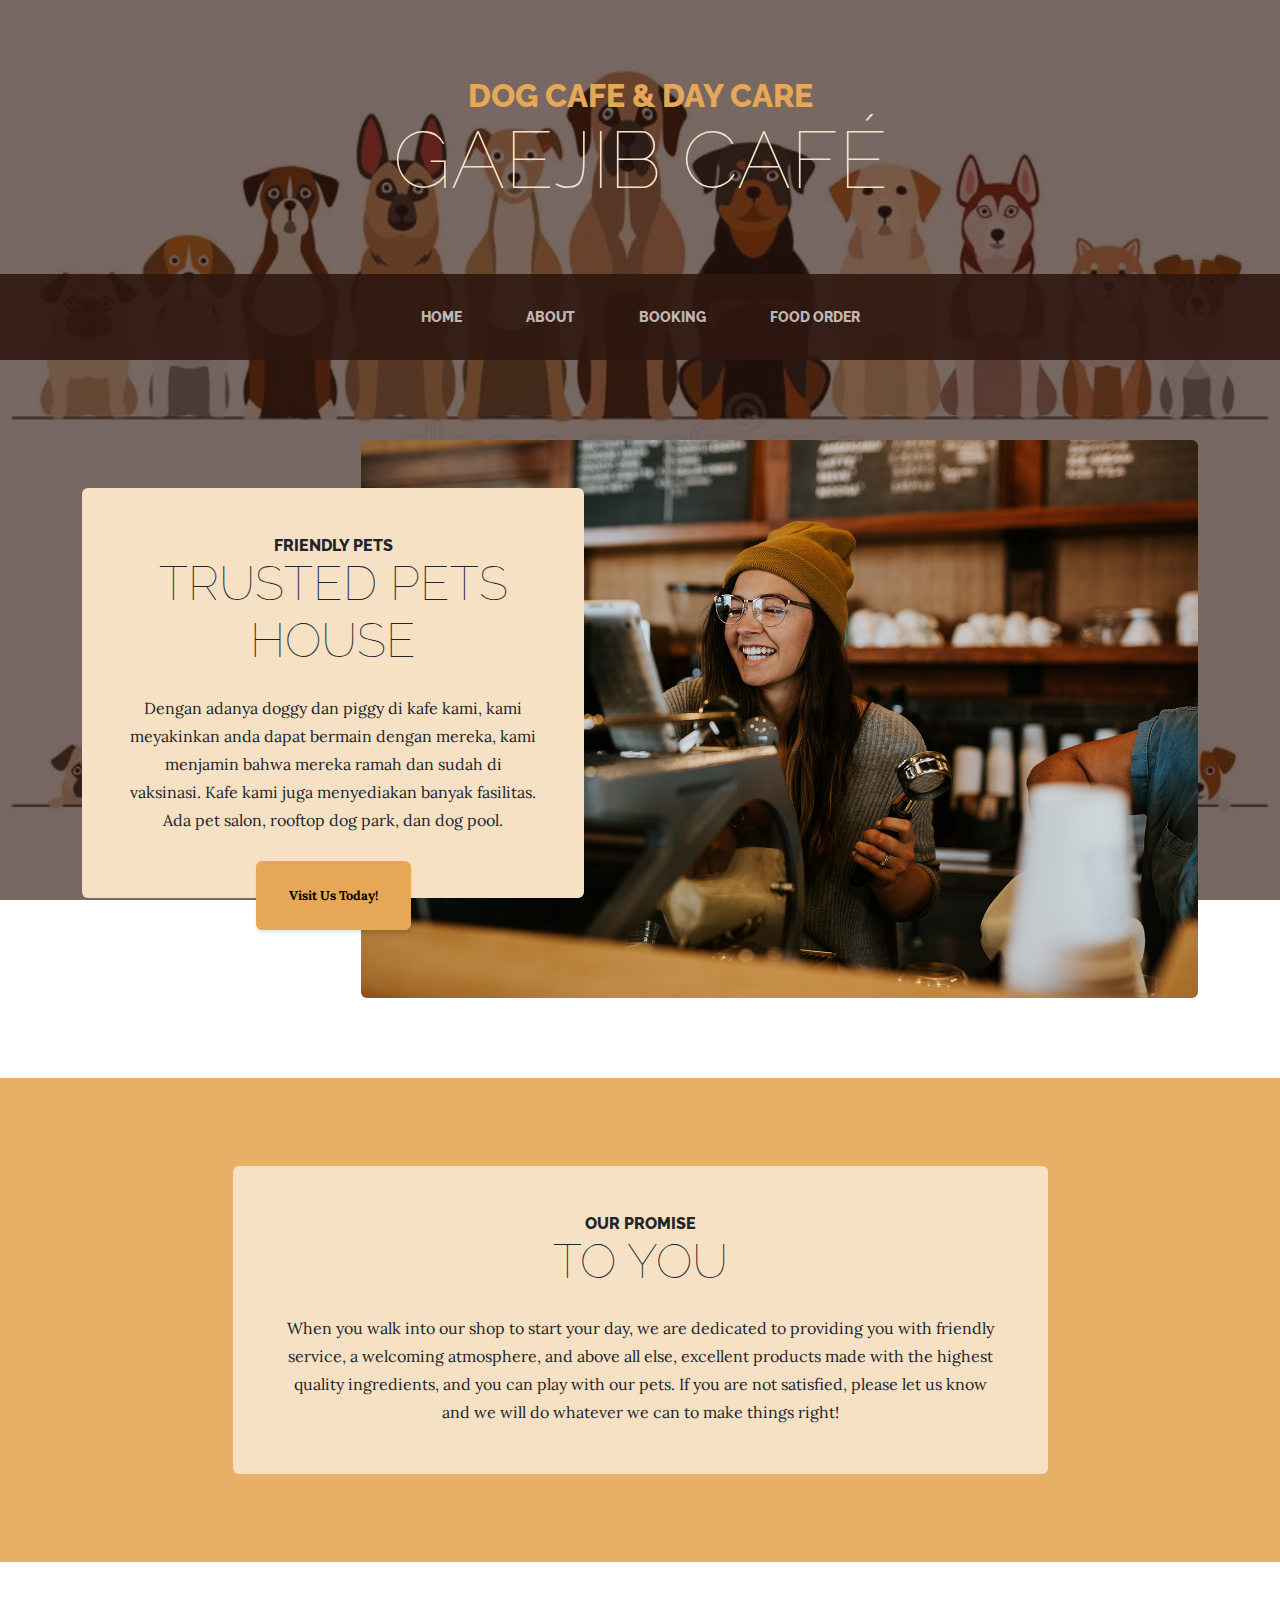
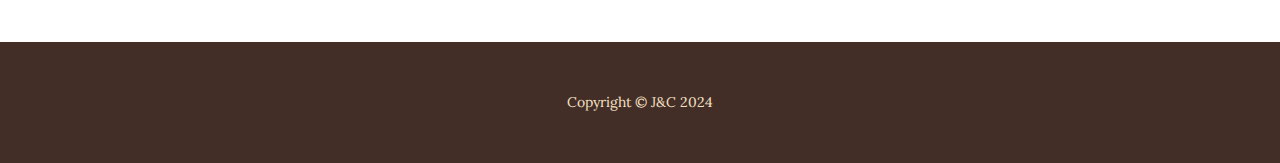
==== index.html @ d0b93611 "ubahhh deskripsi" ====
<!DOCTYPE html>
<html lang="en">
    <head>
        <meta charset="utf-8" />
        <meta name="viewport" content="width=device-width, initial-scale=1, shrink-to-fit=no" /> <!-- Pengaturan responsif agar tampilan sesuai di berbagai perangkat -->
        <meta name="description" content="" />
        <meta name="author" content="" /> <!-- Meta informasi penulis halaman -->
        <title>Gaejib Café</title>
        <link rel="icon" type="image/x-icon" href="assets/img/gaejib.jpg" /> <!-- Ikon favorit yang ditampilkan di tab browser sebagai ikon logo -->
        <!-- Google fonts-->
        <link href="https://fonts.googleapis.com/css?family=Raleway:100,100i,200,200i,300,300i,400,400i,500,500i,600,600i,700,700i,800,800i,900,900i" rel="stylesheet" /> <!-- Memuat font Raleway dari Google Fonts -->
        <link href="https://fonts.googleapis.com/css?family=Lora:400,400i,700,700i" rel="stylesheet" /> <!-- Memuat font Lora dari Google Fonts -->
        <!-- Core theme CSS (includes Bootstrap)-->
        <link href="css/styles.css" rel="stylesheet" /> <!-- Memuat stylesheet utama untuk tema Bootstrap -->
    </head>
    <body>
        <header>
            <h1 class="site-heading text-center text-faded d-none d-lg-block">
                <span class="site-heading-upper text-primary mb-3">Dog Cafe & Day Care</span>
                <span class="site-heading-lower">Gaejib Café</span>
            </h1> <!-- Header utama dengan judul situs -->
        </header>
        <!-- Navigation-->
        <nav class="navbar navbar-expand-lg navbar-dark py-lg-4" id="mainNav">
            <div class="container">
                <a class="navbar-brand text-uppercase fw-bold d-lg-none" href="index.html">Gaejib Café</a> <!-- Brand name untuk layar kecil -->
                <button class="navbar-toggler" type="button" data-bs-toggle="collapse" data-bs-target="#navbarSupportedContent" aria-controls="navbarSupportedContent" aria-expanded="false" aria-label="Toggle navigation"><span class="navbar-toggler-icon"></span></button> <!-- Tombol toggler untuk navigasi responsif -->
                <div class="collapse navbar-collapse" id="navbarSupportedContent">
                    <ul class="navbar-nav mx-auto">
                        <li class="nav-item px-lg-4"><a class="nav-link text-uppercase" href="index.html">Home</a></li> <!-- Link navigasi ke halaman Home -->
                        <li class="nav-item px-lg-4"><a class="nav-link text-uppercase" href="about.html">About</a></li> <!-- Link navigasi ke halaman About -->
                        <li class="nav-item px-lg-4"><a class="nav-link text-uppercase" href="Booking.html">Booking</a></li> <!-- Link navigasi ke halaman Booking -->
                        <li class="nav-item px-lg-4"><a class="nav-link text-uppercase" href="Order.html">Food Order</a></li> <!-- Link navigasi ke halaman Food Order -->
                    </ul>
                </div>
            </div>
        </nav>
        <section class="page-section clearfix">
            <div class="container">
                <div class="intro">
                    <img class="intro-img img-fluid mb-3 mb-lg-0 rounded" src="assets/img/intro.jpg" alt="..." />
                    <div class="intro-text left-0 text-center bg-faded p-5 rounded">
                        <h2 class="section-heading mb-4">
                            <span class="section-heading-upper">Friendly Pets</span>
                            <span class="section-heading-lower">Trusted Pets House</span>
                        </h2>
                        <p class="mb-3">Dengan adanya doggy dan piggy di kafe kami, kami meyakinkan anda dapat bermain dengan 
                            mereka, kami menjamin bahwa mereka ramah dan sudah di vaksinasi. Kafe kami juga menyediakan banyak fasilitas. 
                            Ada pet salon,  rooftop dog park, dan dog pool.
                        </p>
                        <div class="intro-button mx-auto"><a class="btn btn-primary btn-xl" href="#!">Visit Us Today!</a></div>
                    </div>
                </div>
            </div>
        </section>
        <section class="page-section cta">
            <div class="container">
                <div class="row">
                    <div class="col-xl-9 mx-auto">
                        <div class="cta-inner bg-faded text-center rounded">
                            <h2 class="section-heading mb-4">
                                <span class="section-heading-upper">Our Promise</span>
                                <span class="section-heading-lower">To You</span>
                            </h2>
                            <p class="mb-0">When you walk into our shop to start your day, we are dedicated 
                                to providing you with friendly service, a welcoming atmosphere, and above 
                                all else, excellent products made with the highest quality ingredients, and you can 
                                play with our pets. If you are not satisfied, please let us know and we will do whatever we can 
                                to make things right!</p>
                        </div>
                    </div>
                </div>
            </div>
        </section>
        <footer class="footer text-faded text-center py-5">
            <div class="container"><p class="m-0 small">Copyright &copy; J&C 2024</p></div> <!-- Bagian footer dengan hak cipta -->
        </footer>
        <!-- Bootstrap core JS-->
        <script src="https://cdn.jsdelivr.net/npm/bootstrap@5.2.3/dist/js/bootstrap.bundle.min.js"></script> <!-- Memuat Bootstrap JavaScript -->
        <!-- Core theme JS-->
        <script src="js/scripts.js"></script> <!-- Memuat JavaScript untuk tema -->
    </body>
</html>
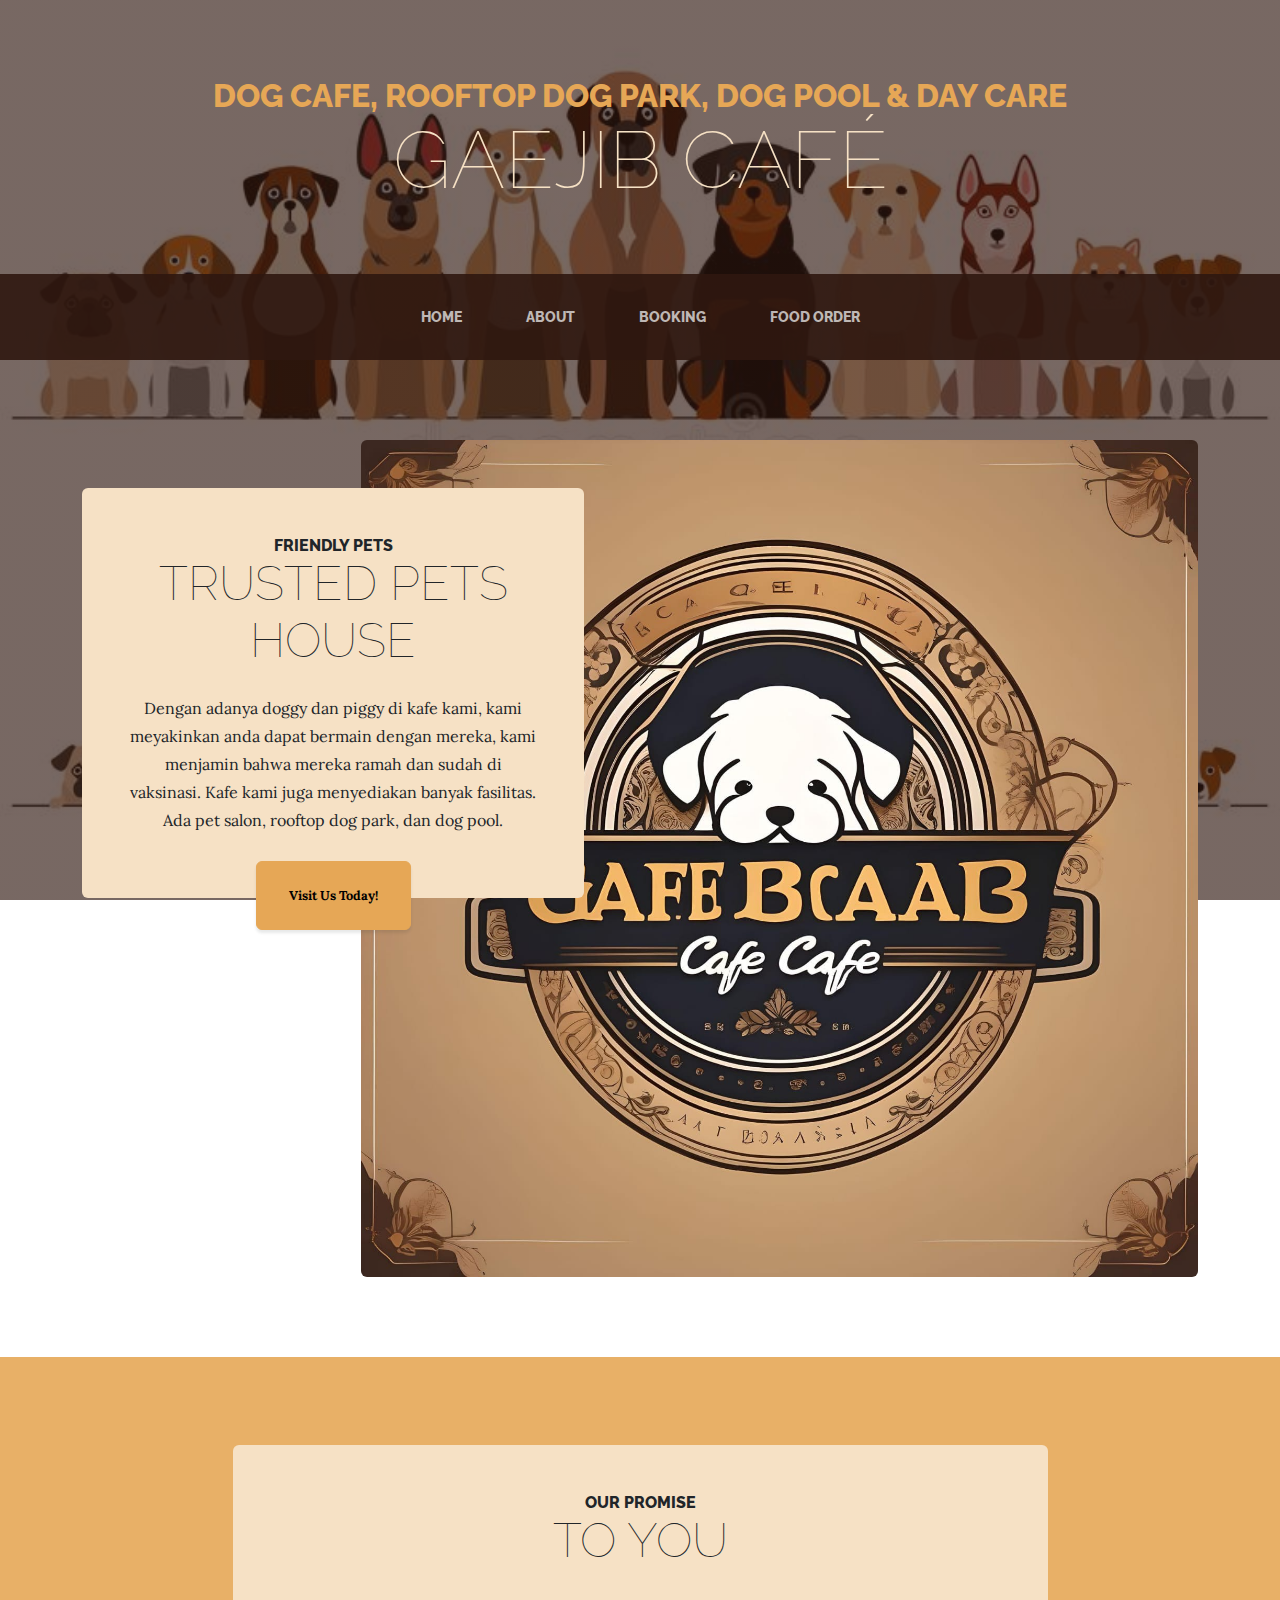
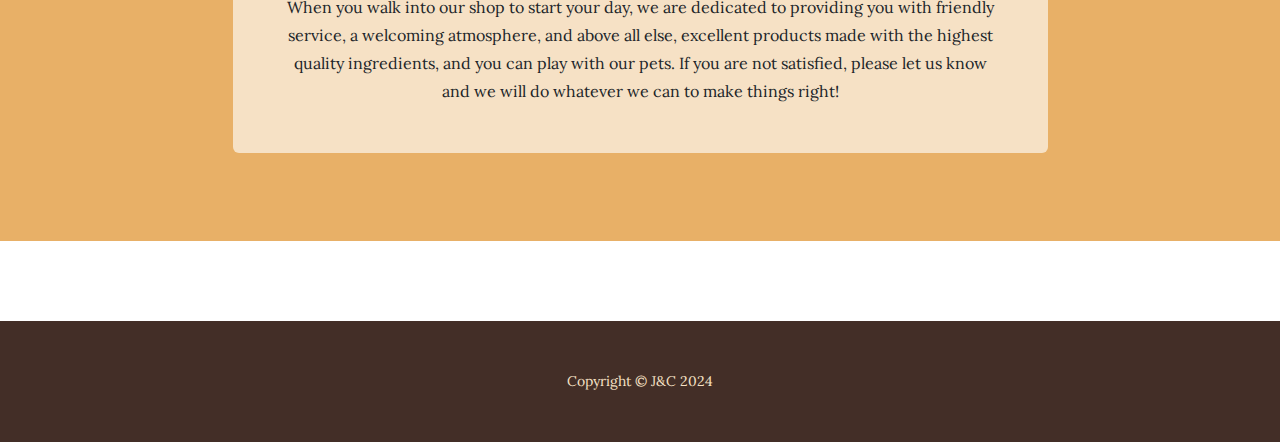
==== commit b26dfb8b: "ubah deskripsi about, ubah heading 4 page" ====
--- a/index.html
+++ b/index.html
@@ -16,7 +16,7 @@
     <body>
         <header>
             <h1 class="site-heading text-center text-faded d-none d-lg-block">
-                <span class="site-heading-upper text-primary mb-3">Dog Cafe & Day Care</span>
+                <span class="site-heading-upper text-primary mb-3">Dog Cafe, Rooftop Dog Park, Dog Pool & Day Care</span>
                 <span class="site-heading-lower">Gaejib Café</span>
             </h1> <!-- Header utama dengan judul situs -->
         </header>
@@ -38,7 +38,7 @@
         <section class="page-section clearfix">
             <div class="container">
                 <div class="intro">
-                    <img class="intro-img img-fluid mb-3 mb-lg-0 rounded" src="assets/img/intro.jpg" alt="..." />
+                    <img class="intro-img img-fluid mb-3 mb-lg-0 rounded" src="assets/img/gaejib.jpg" alt="..." />
                     <div class="intro-text left-0 text-center bg-faded p-5 rounded">
                         <h2 class="section-heading mb-4">
                             <span class="section-heading-upper">Friendly Pets</span>
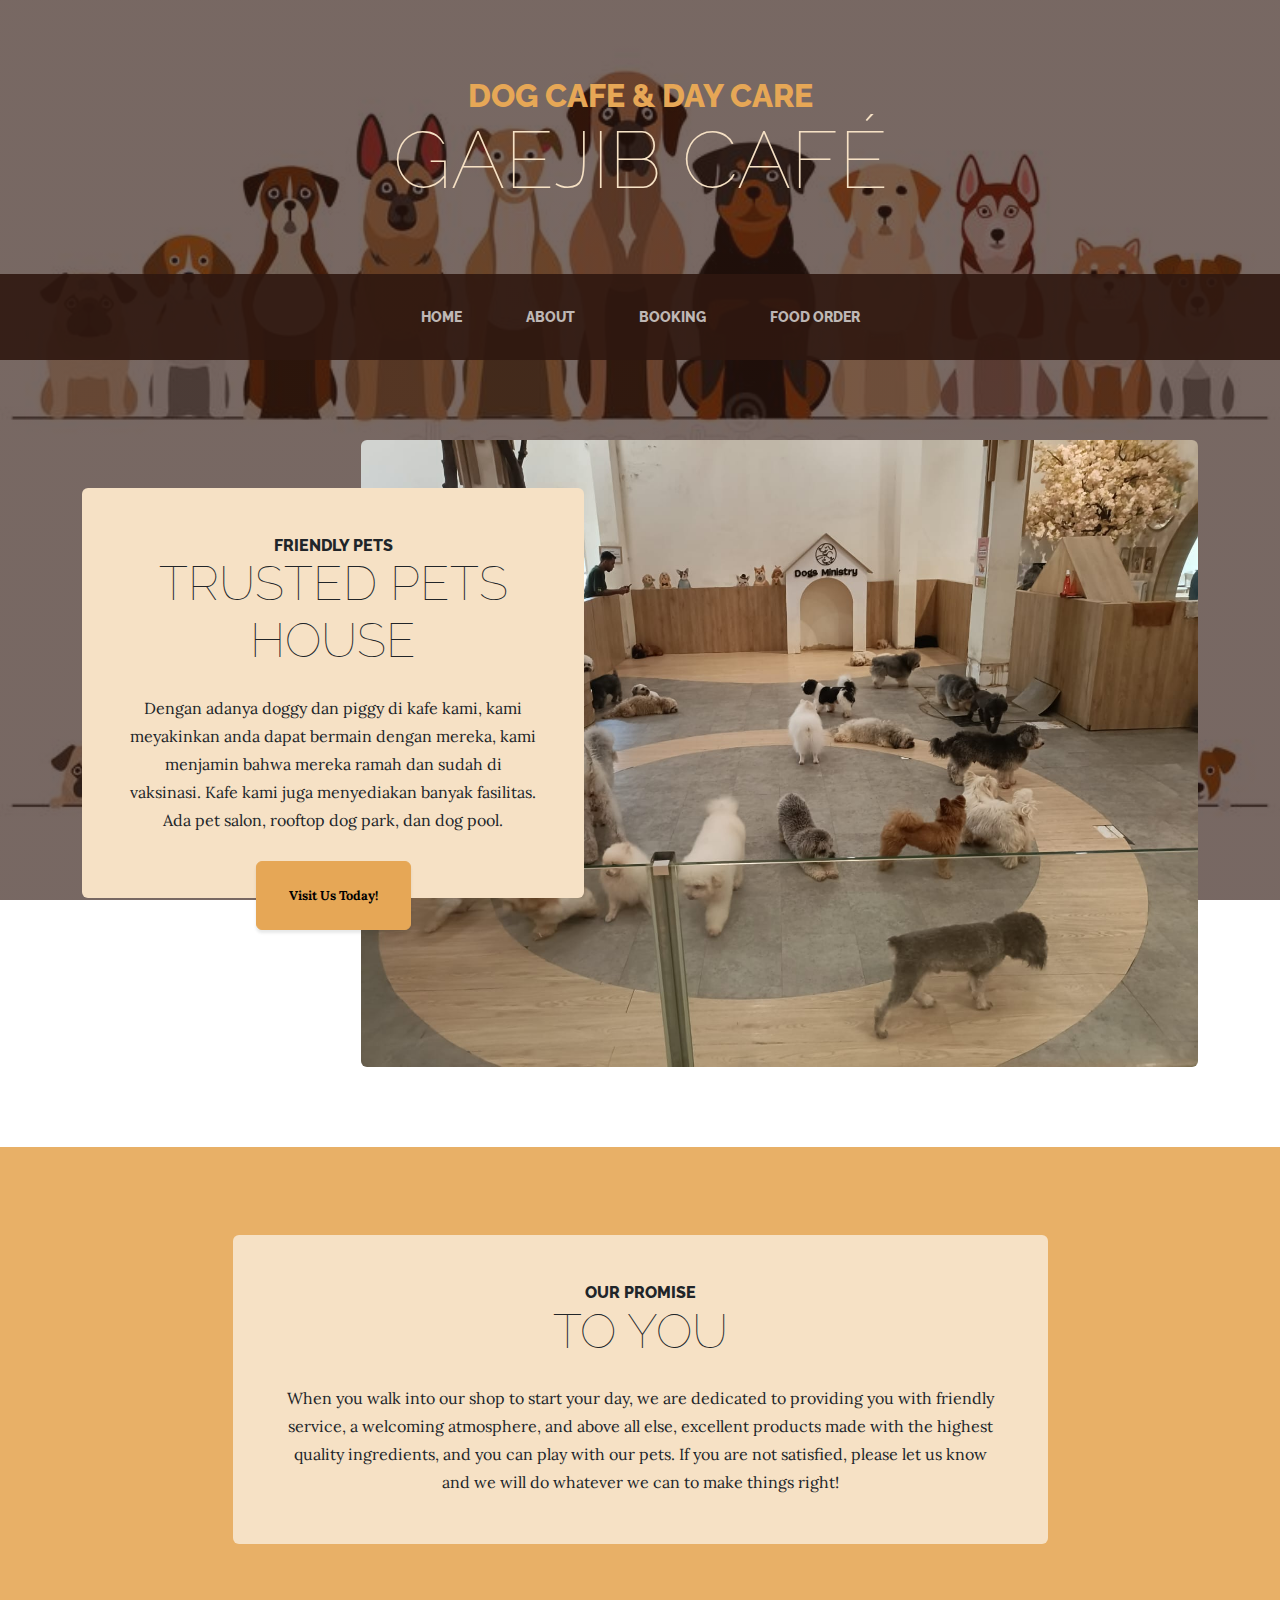
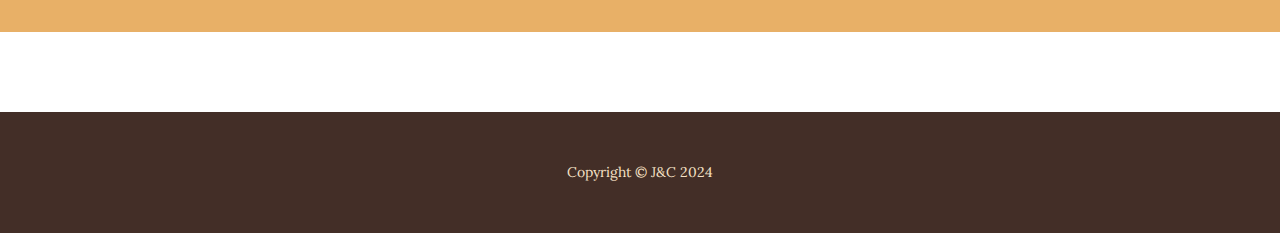
==== commit 0a8522af: "assets" ====
--- a/index.html
+++ b/index.html
@@ -16,7 +16,7 @@
     <body>
         <header>
             <h1 class="site-heading text-center text-faded d-none d-lg-block">
-                <span class="site-heading-upper text-primary mb-3">Dog Cafe, Rooftop Dog Park, Dog Pool & Day Care</span>
+                <span class="site-heading-upper text-primary mb-3">Dog Cafe & Day Care</span>
                 <span class="site-heading-lower">Gaejib Café</span>
             </h1> <!-- Header utama dengan judul situs -->
         </header>
@@ -38,7 +38,7 @@
         <section class="page-section clearfix">
             <div class="container">
                 <div class="intro">
-                    <img class="intro-img img-fluid mb-3 mb-lg-0 rounded" src="assets/img/gaejib.jpg" alt="..." />
+                    <img class="intro-img img-fluid mb-3 mb-lg-0 rounded" src="assets/img/home foto.jpg" alt="..." />
                     <div class="intro-text left-0 text-center bg-faded p-5 rounded">
                         <h2 class="section-heading mb-4">
                             <span class="section-heading-upper">Friendly Pets</span>
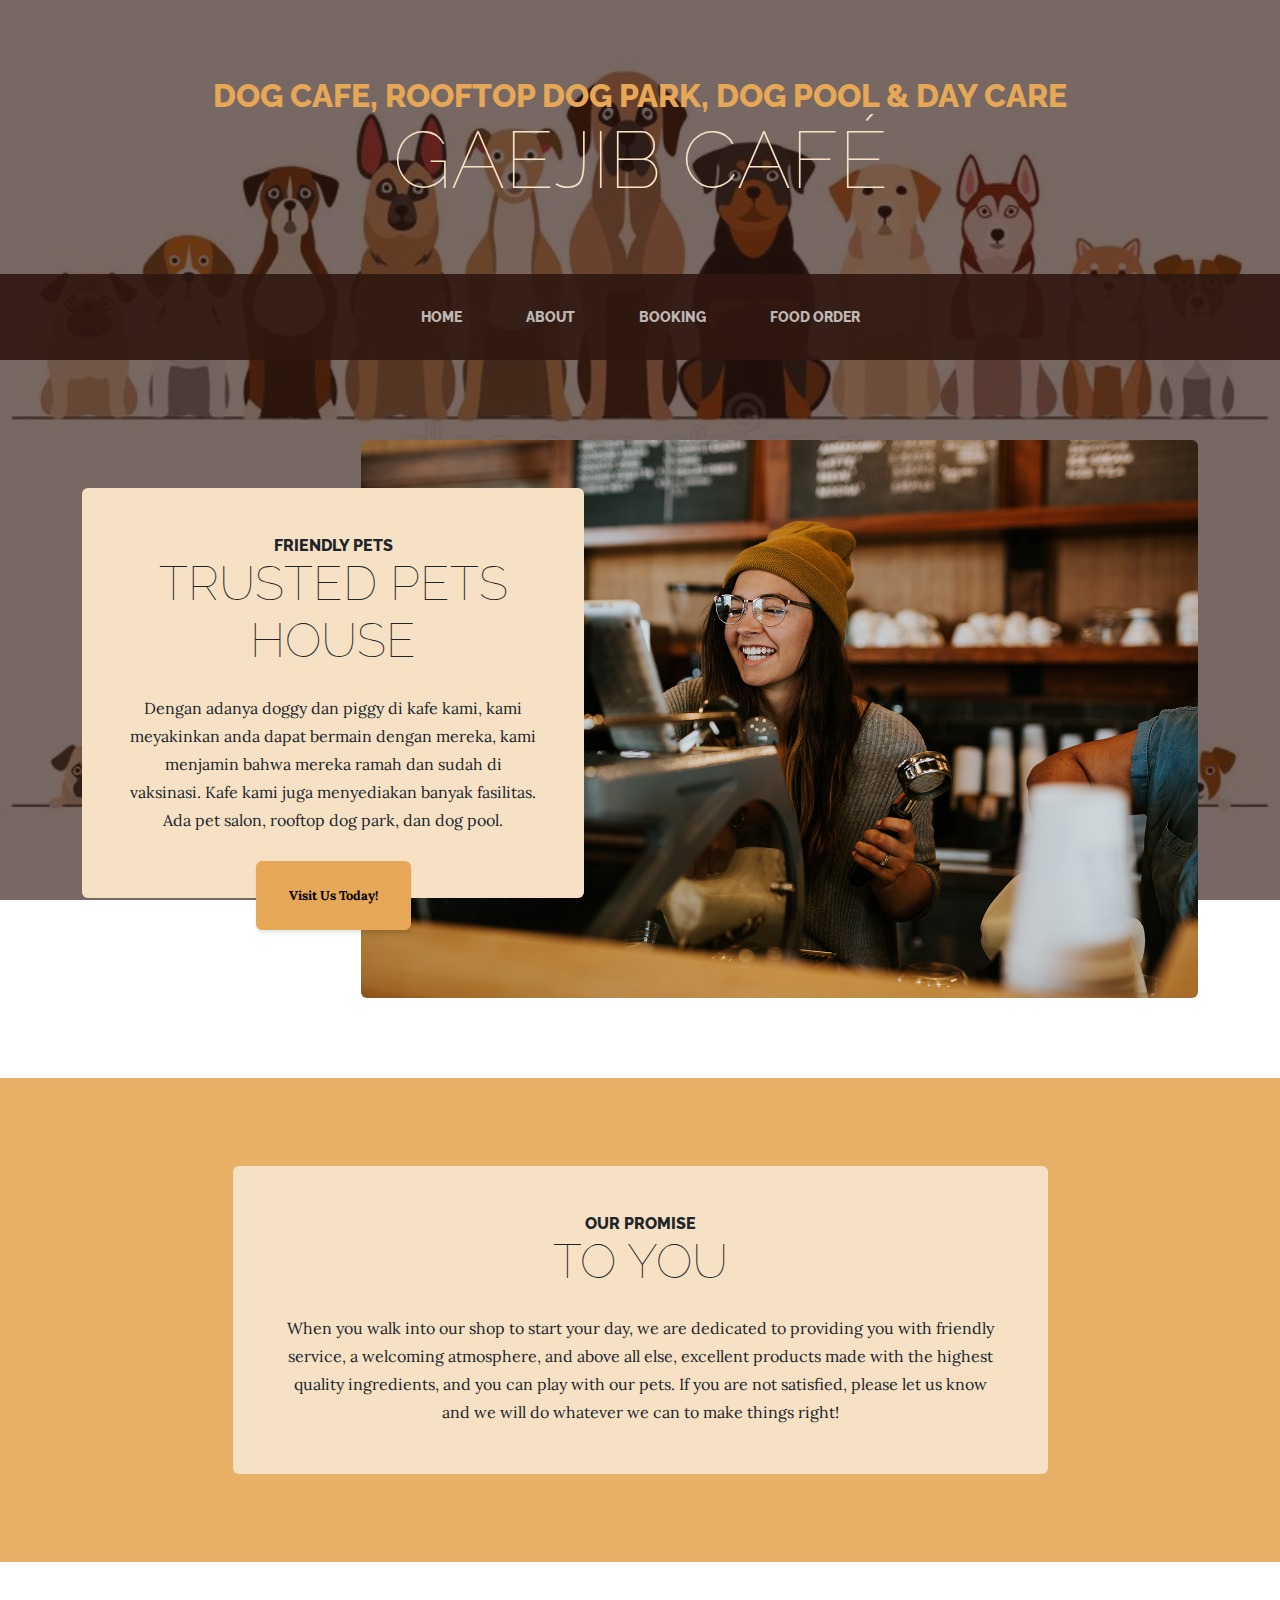
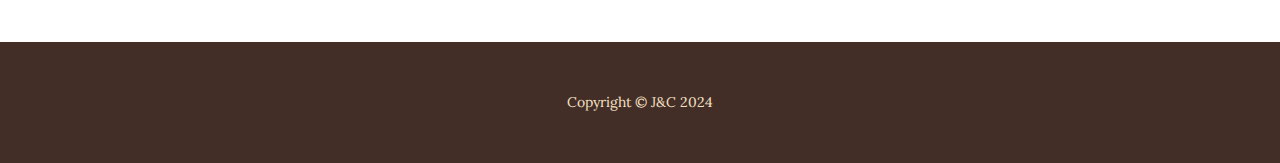
==== commit 289b3192: "assets n update" ====
--- a/index.html
+++ b/index.html
@@ -16,7 +16,7 @@
     <body>
         <header>
             <h1 class="site-heading text-center text-faded d-none d-lg-block">
-                <span class="site-heading-upper text-primary mb-3">Dog Cafe & Day Care</span>
+                <span class="site-heading-upper text-primary mb-3">Dog Cafe, Rooftop Dog Park, Dog Pool & Day Care</span>
                 <span class="site-heading-lower">Gaejib Café</span>
             </h1> <!-- Header utama dengan judul situs -->
         </header>
@@ -38,7 +38,7 @@
         <section class="page-section clearfix">
             <div class="container">
                 <div class="intro">
-                    <img class="intro-img img-fluid mb-3 mb-lg-0 rounded" src="assets/img/home foto.jpg" alt="..." />
+                    <img class="intro-img img-fluid mb-3 mb-lg-0 rounded" src="assets/img/intro.jpg" alt="..." />
                     <div class="intro-text left-0 text-center bg-faded p-5 rounded">
                         <h2 class="section-heading mb-4">
                             <span class="section-heading-upper">Friendly Pets</span>
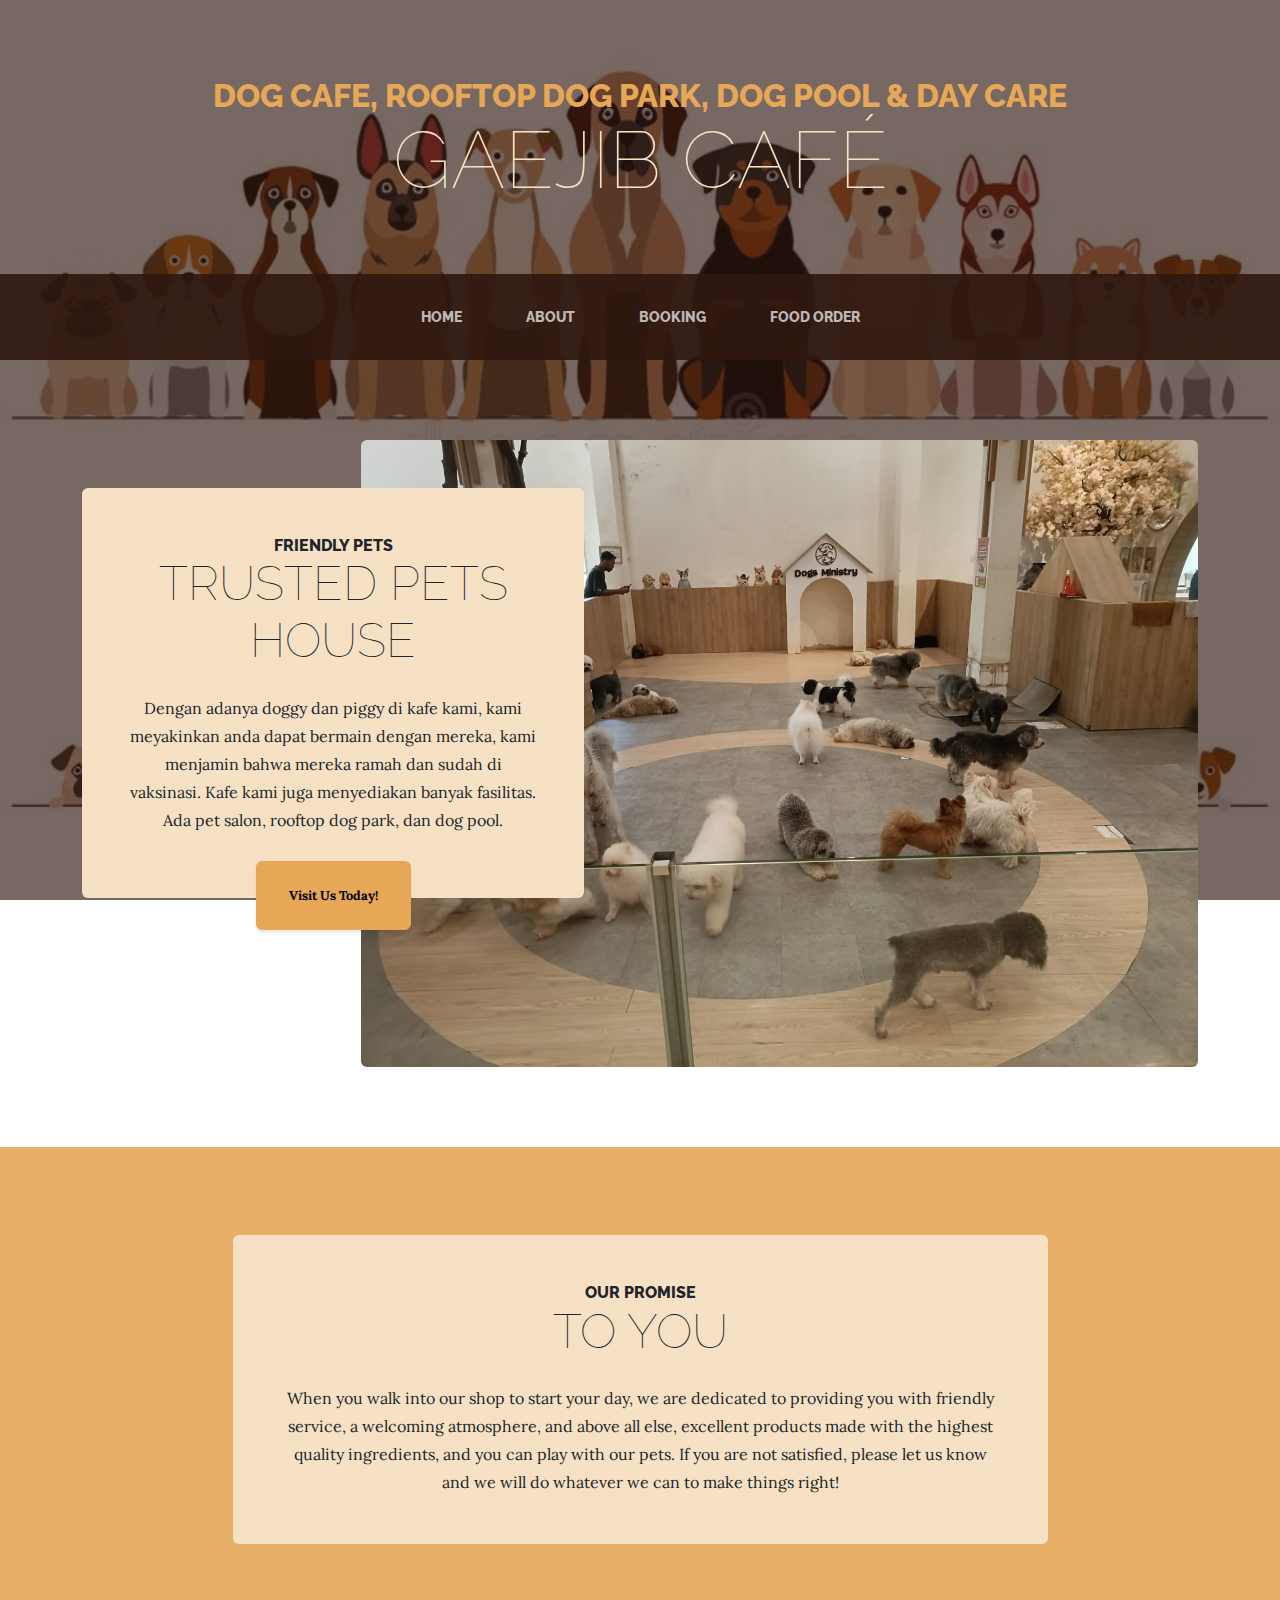
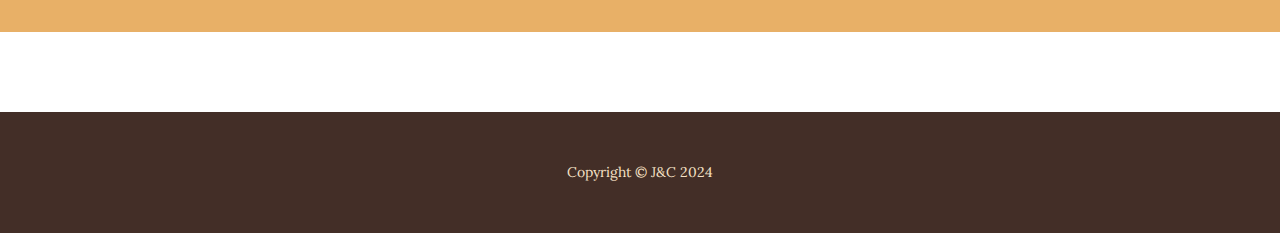
==== commit f35c87e9: "tambah menu" ====
--- a/index.html
+++ b/index.html
@@ -38,7 +38,7 @@
         <section class="page-section clearfix">
             <div class="container">
                 <div class="intro">
-                    <img class="intro-img img-fluid mb-3 mb-lg-0 rounded" src="assets/img/intro.jpg" alt="..." />
+                    <img class="intro-img img-fluid mb-3 mb-lg-0 rounded" src="assets/img/home foto.jpg" alt="..." />
                     <div class="intro-text left-0 text-center bg-faded p-5 rounded">
                         <h2 class="section-heading mb-4">
                             <span class="section-heading-upper">Friendly Pets</span>
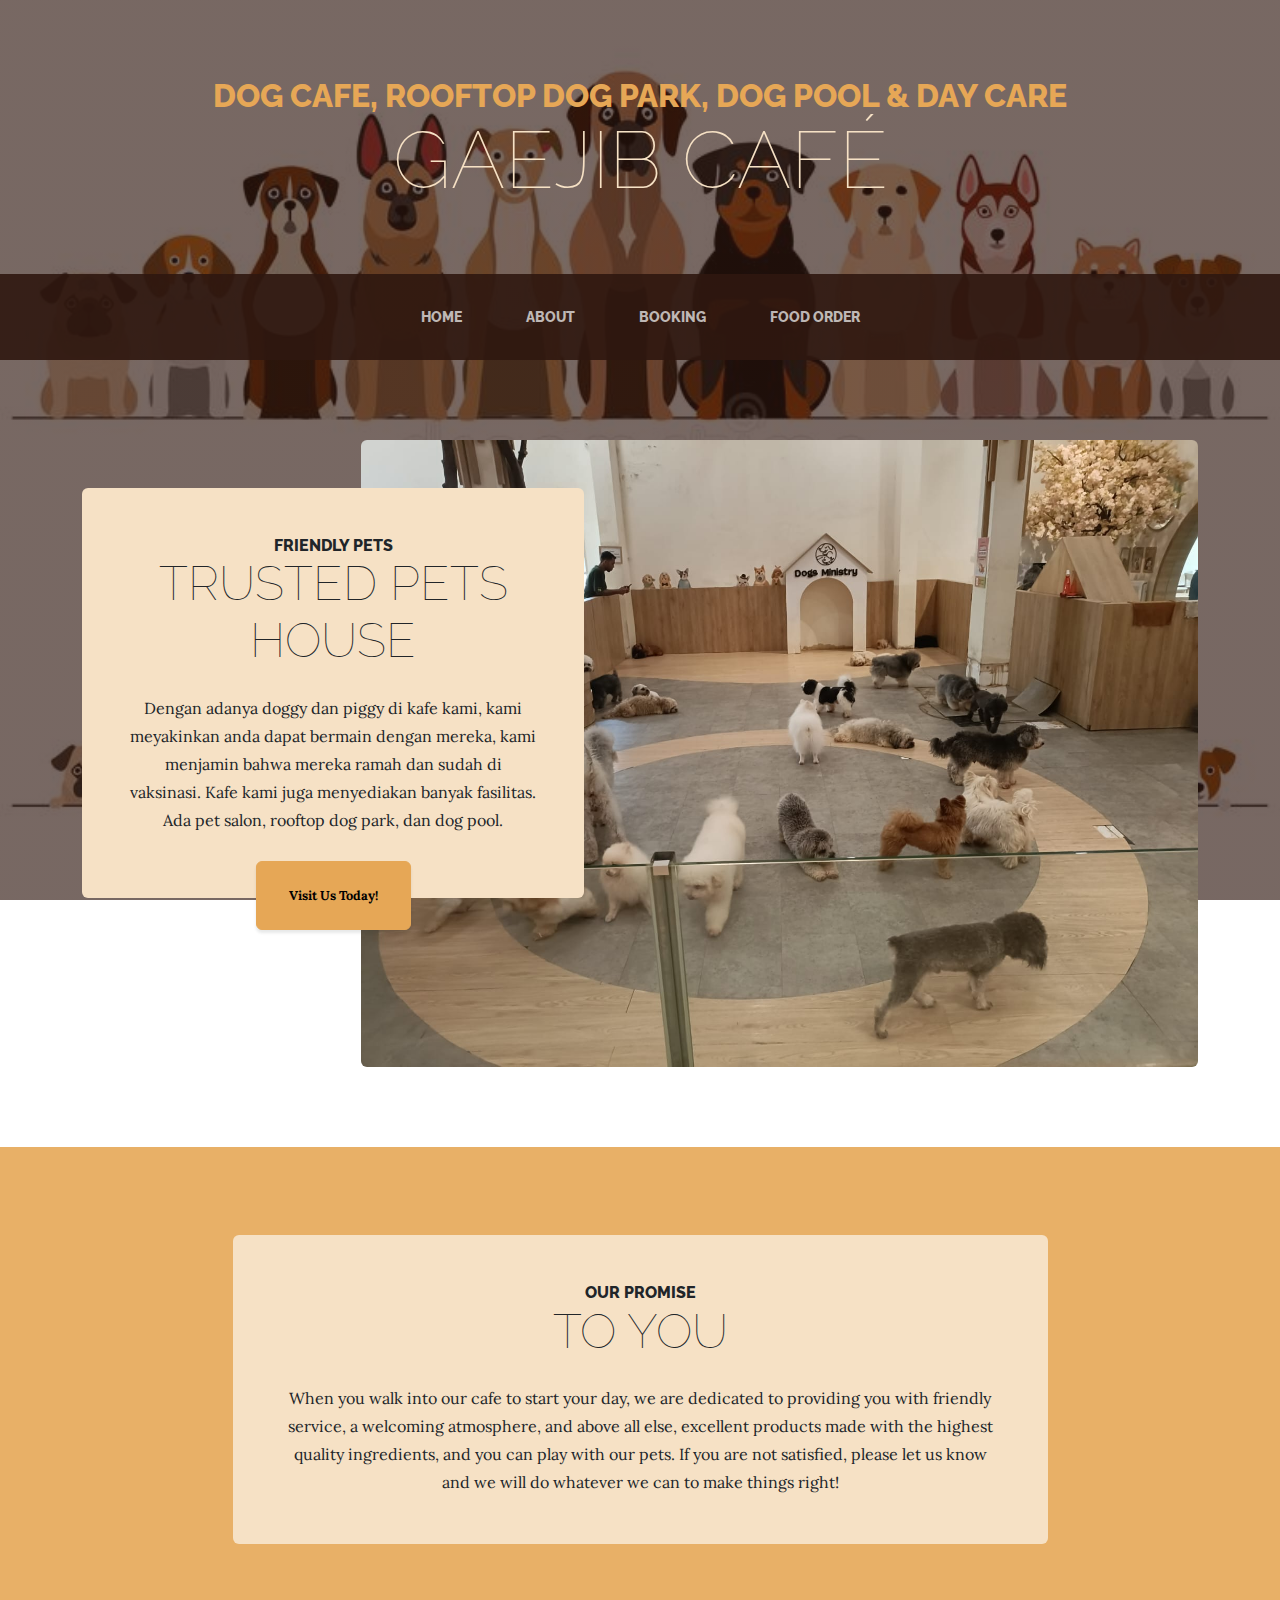
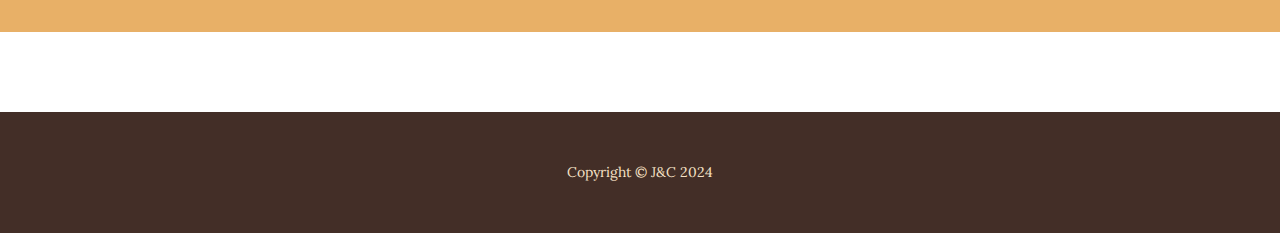
==== commit 1fe5eb82: "tambah komentar" ====
--- a/index.html
+++ b/index.html
@@ -20,6 +20,7 @@
                 <span class="site-heading-lower">Gaejib Café</span>
             </h1> <!-- Header utama dengan judul situs -->
         </header>
+
         <!-- Navigation-->
         <nav class="navbar navbar-expand-lg navbar-dark py-lg-4" id="mainNav">
             <div class="container">
@@ -35,6 +36,8 @@
                 </div>
             </div>
         </nav>
+
+        <!-- section our Cafe -->
         <section class="page-section clearfix">
             <div class="container">
                 <div class="intro">
@@ -53,6 +56,9 @@
                 </div>
             </div>
         </section>
+        <!-- end code section our Cafe -->
+
+        <!-- section cta cafe Promise to customer -->
         <section class="page-section cta">
             <div class="container">
                 <div class="row">
@@ -62,7 +68,7 @@
                                 <span class="section-heading-upper">Our Promise</span>
                                 <span class="section-heading-lower">To You</span>
                             </h2>
-                            <p class="mb-0">When you walk into our shop to start your day, we are dedicated 
+                            <p class="mb-0">When you walk into our cafe to start your day, we are dedicated 
                                 to providing you with friendly service, a welcoming atmosphere, and above 
                                 all else, excellent products made with the highest quality ingredients, and you can 
                                 play with our pets. If you are not satisfied, please let us know and we will do whatever we can 
@@ -72,9 +78,14 @@
                 </div>
             </div>
         </section>
+        <!-- END CODE SECTION CTA Cafe PROMISE -->
+
+        <!-- footer - created by -->
         <footer class="footer text-faded text-center py-5">
             <div class="container"><p class="m-0 small">Copyright &copy; J&C 2024</p></div> <!-- Bagian footer dengan hak cipta -->
         </footer>
+        <!-- end code footer -->
+         
         <!-- Bootstrap core JS-->
         <script src="https://cdn.jsdelivr.net/npm/bootstrap@5.2.3/dist/js/bootstrap.bundle.min.js"></script> <!-- Memuat Bootstrap JavaScript -->
         <!-- Core theme JS-->
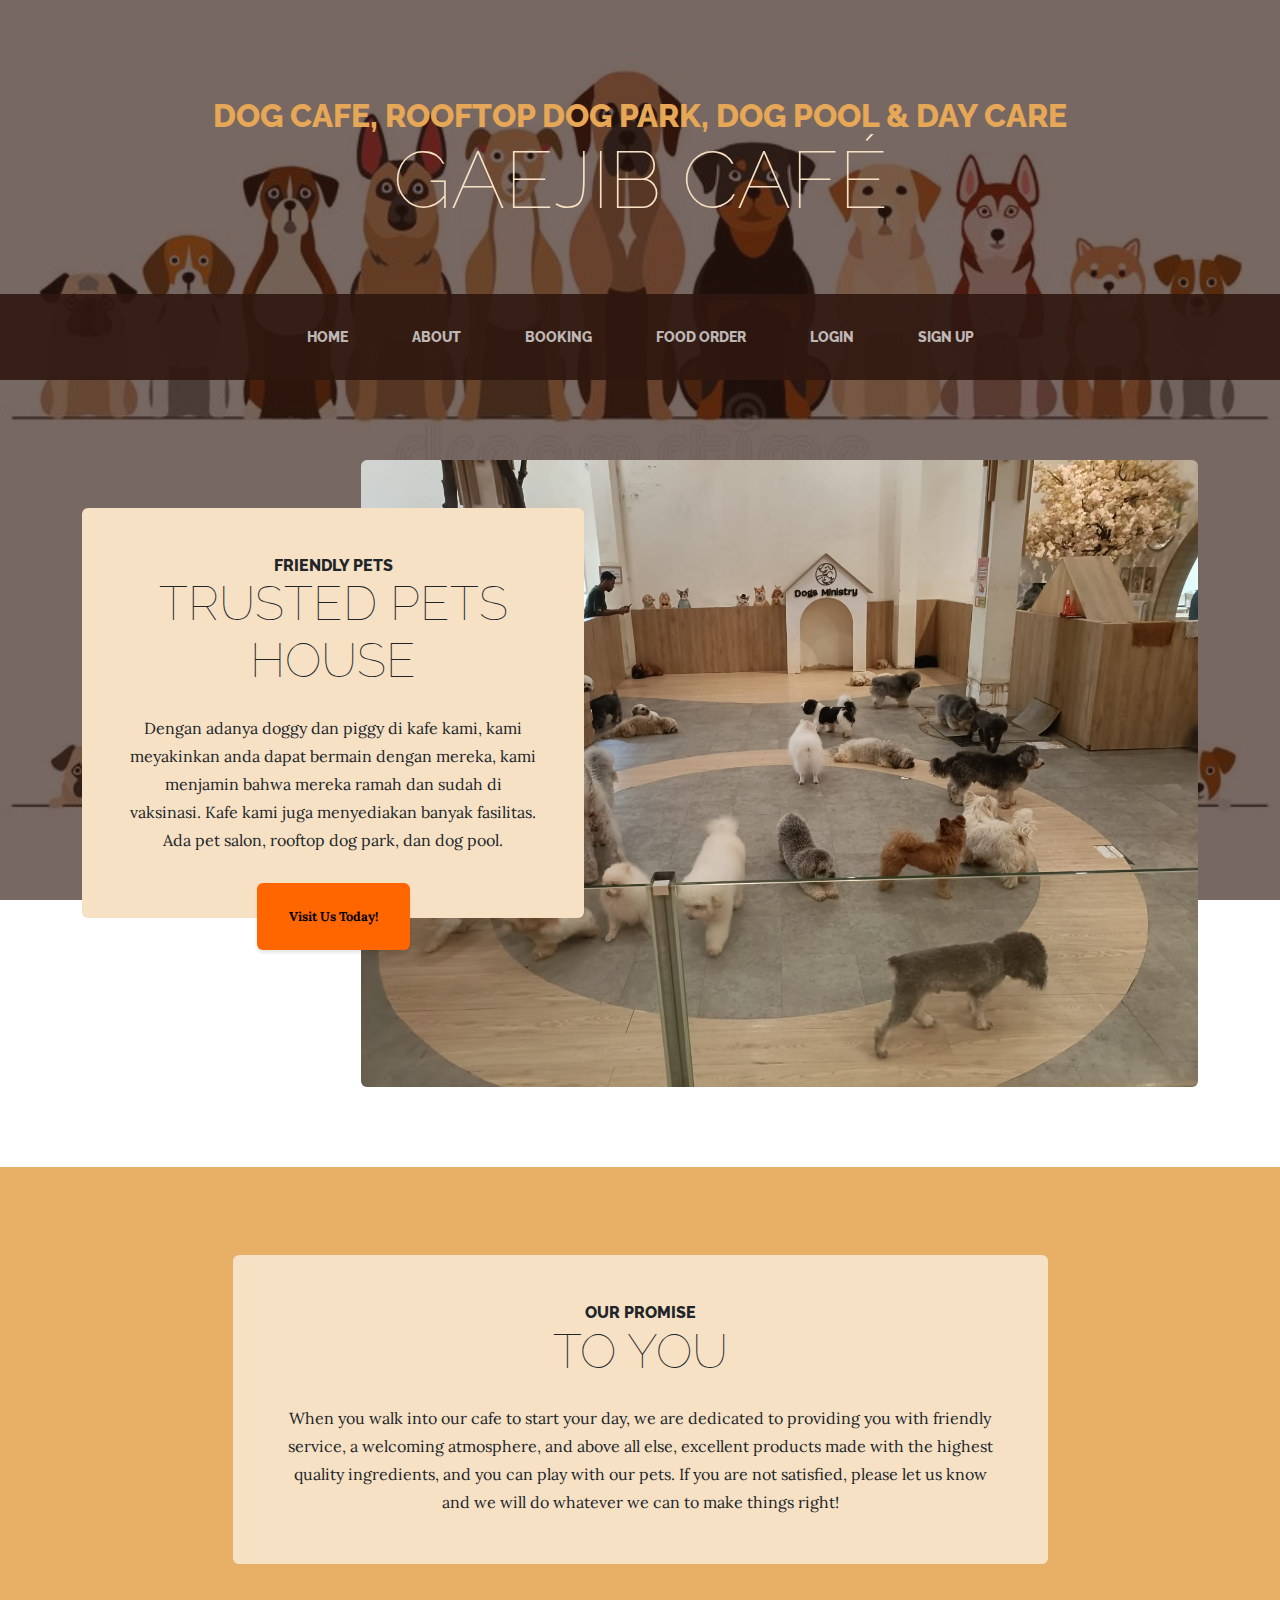
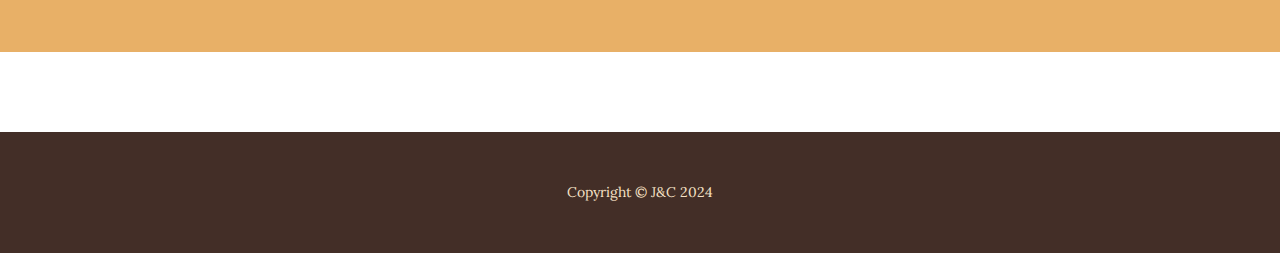
==== commit 983e091c: "menambahkan login dan sigin" ====
--- a/index.html
+++ b/index.html
@@ -32,6 +32,8 @@
                         <li class="nav-item px-lg-4"><a class="nav-link text-uppercase" href="about.html">About</a></li> <!-- Link navigasi ke halaman About -->
                         <li class="nav-item px-lg-4"><a class="nav-link text-uppercase" href="Booking.html">Booking</a></li> <!-- Link navigasi ke halaman Booking -->
                         <li class="nav-item px-lg-4"><a class="nav-link text-uppercase" href="Order.html">Food Order</a></li> <!-- Link navigasi ke halaman Food Order -->
+                        <li class="nav-item px-lg-4"><a class="nav-link text-uppercase" href="log in.html" data-bs-target="#signupModal">Login</a></li>
+                        <li class="nav-item px-lg-4"><a class="nav-link text-uppercase" href="#" data-bs-toggle="modal" data-bs-target="#signupModal">Sign Up</a></li>
                     </ul>
                 </div>
             </div>
@@ -89,6 +91,7 @@
         <!-- Bootstrap core JS-->
         <script src="https://cdn.jsdelivr.net/npm/bootstrap@5.2.3/dist/js/bootstrap.bundle.min.js"></script> <!-- Memuat Bootstrap JavaScript -->
         <!-- Core theme JS-->
-        <script src="js/scripts.js"></script> <!-- Memuat JavaScript untuk tema -->
+        <script src="js/scripts.js"></script> 
+        <!-- Memuat JavaScript untuk tema -->
     </body>
 </html>